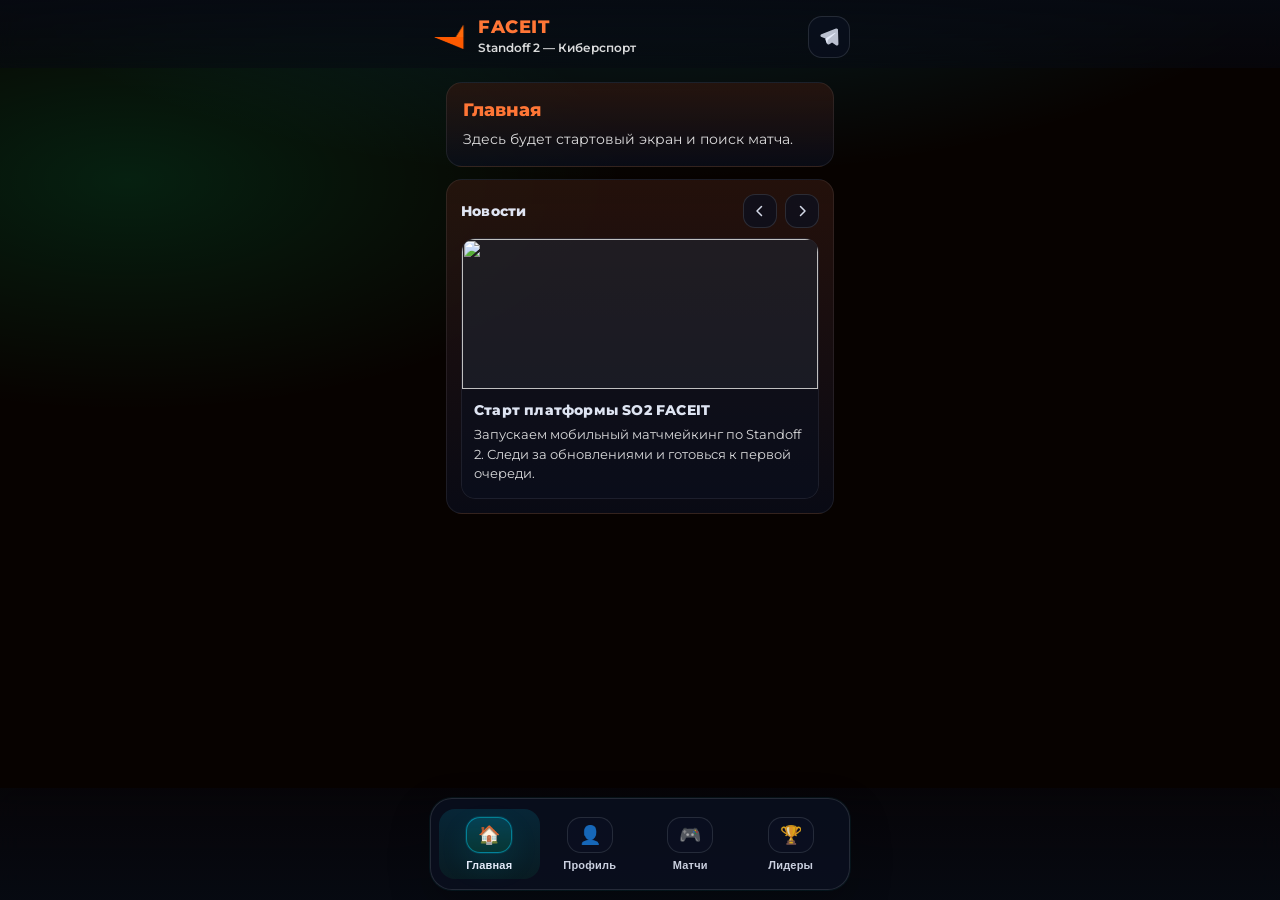
==== index.html @ 6488a2f8 "Add files via upload" ====
﻿<!doctype html>
<html lang="ru">
	<head>
		<meta charset="UTF-8" />
		<meta name="viewport" content="width=device-width, initial-scale=1.0, viewport-fit=cover" />

		<title>FACEIT    — Standoff 2</title>

		<link rel="preconnect" href="https://fonts.googleapis.com" />
		<link rel="preconnect" href="https://fonts.gstatic.com" crossorigin />
		<link href="https://fonts.googleapis.com/css2?family=Montserrat:wght@400;600;800&display=swap" rel="stylesheet" />
		<link rel="stylesheet" href="style.css" />
	</head>
	<body>
		<header class="topbar">
			<div class="topbar__row">
				<div class="brand" aria-label="SO2 FACEIT — Standoff 2">
					<img class="brand__logo" src="img/faceit.png" alt="FACEIT Logo" />
					<div class="brand__text">
						<div class="brand__title">FACEIT</div>
						<div class="brand__subtitle">Standoff 2 — Киберспорт</div>
					</div>
				</div>

				<a class="tg-link" href="https://t.me/faceitstandoff_official" target="_blank" rel="noopener noreferrer" aria-label="Telegram канал">
					<svg class="tg-link__icon" width="22" height="22" viewBox="0 0 24 24" fill="none" xmlns="http://www.w3.org/2000/svg" aria-hidden="true">
						<path d="M21.8 4.6c.3-1.3-1-2.3-2.2-1.8L3.7 9c-1.4.6-1.4 2.6.1 3.1l4.3 1.5 1.6 5.1c.4 1.3 2.1 1.8 3.2 1l2.4-1.8 4.3 3.1c1 .7 2.4.2 2.7-1L21.8 4.6Z" fill="currentColor" opacity="0.9"/>
						<path d="M9 13.2 18.6 7.3c.4-.2.8.3.5.6L11 15.1c-.3.3-.5.7-.5 1.1l-.2 2.4c0 .4-.6.5-.8.1l-1.4-3.8c-.2-.6.1-1.2.7-1.5Z" fill="currentColor"/>
					</svg>
				</a>
			</div>
		</header>

		<main class="container" id="app">
			<section id="home" class="page page--active page--stack" role="tabpanel" aria-label="Главная">
				<div class="card">
					<h1 class="page__title">Главная</h1>
					<p class="page__text">Здесь будет стартовый экран и поиск матча.</p>
				</div>

				<div class="card news" aria-label="Новости">
					<div class="news__header">
						<h2 class="news__title">Новости</h2>
						<div class="news__controls">
							<button class="news__arrow" type="button" data-news-arrow="prev" aria-label="Предыдущая новость">
								<svg width="18" height="18" viewBox="0 0 24 24" fill="none" xmlns="http://www.w3.org/2000/svg" aria-hidden="true">
									<path d="M14 6 8 12l6 6" stroke="currentColor" stroke-width="2" stroke-linecap="round" stroke-linejoin="round"/>
								</svg>
							</button>
							<button class="news__arrow" type="button" data-news-arrow="next" aria-label="Следующая новость">
								<svg width="18" height="18" viewBox="0 0 24 24" fill="none" xmlns="http://www.w3.org/2000/svg" aria-hidden="true">
									<path d="M10 6l6 6-6 6" stroke="currentColor" stroke-width="2" stroke-linecap="round" stroke-linejoin="round"/>
								</svg>
							</button>
						</div>
					</div>

					<div class="news__viewport" aria-live="polite">
						<div class="news__track" id="news-track"></div>
					</div>
				</div>
			</section>

			<section id="profile" class="page page--stack" role="tabpanel" aria-label="Профиль" hidden>
				<input type="file" id="avatar-upload" accept="image/*" hidden />
				<input type="file" id="bg-upload" accept="image/*" hidden />
				<!-- Profile Banner / Header -->
				<div class="profile-hero card">
					<div class="profile-hero__bg" id="profile-bg">
						<button class="profile-edit-btn" id="edit-bg-btn" aria-label="Сменить фон" hidden>
							<svg width="16" height="16" viewBox="0 0 24 24" fill="none" stroke="currentColor" stroke-width="2" stroke-linecap="round" stroke-linejoin="round"><path d="M23 19a2 2 0 0 1-2 2H3a2 2 0 0 1-2-2V8a2 2 0 0 1 2-2h4l2-3h6l2 3h4a2 2 0 0 1 2 2z"></path><circle cx="12" cy="13" r="4"></circle></svg>
						</button>
					</div>
					<div class="profile-hero__top">
						<div class="profile-hero__avatar">
							<img id="profile-avatar" src="https://api.dicebear.com/7.x/avataaars/svg?seed=Player" alt="Аватар" />
							<button class="profile-avatar-edit" id="edit-avatar-btn" aria-label="Сменить аватар" hidden>
								<svg width="20" height="20" viewBox="0 0 24 24" fill="none" stroke="currentColor" stroke-width="2" stroke-linecap="round" stroke-linejoin="round"><path d="M23 19a2 2 0 0 1-2 2H3a2 2 0 0 1-2-2V8a2 2 0 0 1 2-2h4l2-3h6l2 3h4a2 2 0 0 1 2 2z"></path><circle cx="12" cy="13" r="4"></circle></svg>
							</button>
							<img class="profile-hero__level-icon" id="profile-level-icon" src="level/1.png" alt="Уровень" />
						</div>
						<div class="profile-hero__actions">
							<button id="login-btn" class="glow-btn glow-btn--sm">Войти</button>
							<button id="logout-btn" class="glow-btn glow-btn--sm glow-btn--outline" title="Выйти" hidden>
								<svg width="20" height="20" fill="none" viewBox="0 0 24 24" xmlns="http://www.w3.org/2000/svg"><path d="M17 7l-1.41 1.41L18.17 11H8v2h10.17l-2.58 2.58L17 17l5-5-5-5zM4 5h8V3H4c-1.1 0-2 .9-2 2v14c0 1.1.9 2 2 2h8v-2H4V5z" fill="currentColor"/></svg>
							</button>
						</div>
					</div>
					<div class="profile-hero__info">
						<h1 class="profile-hero__name" id="profile-name">Гость</h1>
						<p class="profile-hero__status" id="profile-status">Не авторизован</p>
					</div>

					<div class="profile-hero__elo-block">
						<div class="elo-badge">
							<img src="img/faceit.png" alt="Rank" />
						</div>
						<div class="elo-info">
							<span class="elo-info__label">FACEIT ELO</span>
							<strong class="elo-info__val" id="profile-elo">0</strong>
						</div>
					</div>
				</div>

				<!-- Quick Stats Row -->
				<div class="profile-quick-stats">
					<div class="q-stat">
						<span class="q-stat__val" id="profile-matches">0</span>
						<span class="q-stat__lbl">Матчи</span>
					</div>
					<div class="q-stat">
						<span class="q-stat__val" id="profile-winrate">0%</span>
						<span class="q-stat__lbl">Winrate</span>
					</div>
					<div class="q-stat">
						<span class="q-stat__val" id="profile-kd">0.00</span>
						<span class="q-stat__lbl">K/D</span>
					</div>
					<div class="q-stat">
						<span class="q-stat__val" id="profile-hs">0%</span>
						<span class="q-stat__lbl">HS%</span>
					</div>
				</div>

				<!-- Detailed Stats Panel -->
				<div class="card profile-extended">
					<h2 class="profile-title">Статистика</h2>
					<div class="ext-stats-grid">
						<div class="ext-stat">
							<span class="ext-stat__lbl">Победы</span>
							<strong class="ext-stat__val" id="profile-wins">0</strong>
						</div>
						<div class="ext-stat">
							<span class="ext-stat__lbl">Поражения</span>
							<strong class="ext-stat__val" id="profile-losses">0</strong>
						</div>
						<div class="ext-stat">
							<span class="ext-stat__lbl">AVG Kills</span>
							<strong class="ext-stat__val" id="profile-avg-kills">0.0</strong>
						</div>
					</div>
				</div>

				<!-- Chart & History -->
				<div class="card profile-history">
					<h2 class="profile-title">Последние 10 матчей</h2>
					<div class="elo-chart" id="elo-chart" role="img" aria-label="График ELO"></div>
					<button id="toggle-match-history" class="glow-btn glow-btn--sm" style="margin-top: 6px;">Посмотреть историю матчей</button>
					<div class="match-history" id="profile-match-history" hidden></div>
				</div>
			</section>

			<section id="matches" class="page" role="tabpanel" aria-label="Матчи" hidden>
				<h1 class="page__title">Матчи</h1>
				<p class="page__text">Здесь будет история матчей.</p>
			</section>

			<section id="leaderboard" class="page" role="tabpanel" aria-label="Лидеры" hidden>
				<h1 class="page__title">Лидеры</h1>
				<p class="page__text">Здесь будет таблица лидеров.</p>
			</section>
		</main>

		<nav class="menu" aria-label="Главное меню">
			<div class="menu__tabs" role="tablist" aria-label="Разделы">
				<button class="nav-btn nav-btn--active" type="button" role="tab" aria-selected="true" aria-controls="home" data-target="home">
					<span class="nav-btn__icon" aria-hidden="true">🏠</span>
					<span class="nav-btn__label">Главная</span>
				</button>
				<button class="nav-btn" type="button" role="tab" aria-selected="false" aria-controls="profile" data-target="profile">
					<span class="nav-btn__icon" aria-hidden="true">👤</span>
					<span class="nav-btn__label">Профиль</span>
				</button>
				<button class="nav-btn" type="button" role="tab" aria-selected="false" aria-controls="matches" data-target="matches">
					<span class="nav-btn__icon" aria-hidden="true">🎮</span>
					<span class="nav-btn__label">Матчи</span>
				</button>
				<button class="nav-btn" type="button" role="tab" aria-selected="false" aria-controls="leaderboard" data-target="leaderboard">
					<span class="nav-btn__icon" aria-hidden="true">🏆</span>
					<span class="nav-btn__label">Лидеры</span>
				</button>
			</div>
		</nav>

		<!-- Модалка регистрации -->
		<div id="register-modal" class="modal" hidden>
			<div class="modal__content">
				<h2 class="modal__title">Регистрация</h2>
				<form id="register-form" class="auth-form">
					<input type="text" id="register-username" placeholder="Никнейм" required />
					<input type="password" id="register-password" placeholder="Пароль" required />
					<input type="password" id="register-confirm" placeholder="Подтвердить пароль" required />
					<button type="submit" class="glow-btn">Зарегистрироваться</button>
				</form>
				<p class="modal__note"><a href="#" id="to-login-from-register">Уже есть аккаунт? Войти</a></p>
			</div>
		</div>

		<!-- Модалка входа -->
		<div id="login-modal" class="modal" hidden>
			<div class="modal__content">
				<h2 class="modal__title">Вход</h2>
				<form id="login-form" class="auth-form">
					<input type="text" id="login-username" placeholder="Никнейм" required />
					<input type="password" id="login-password" placeholder="Пароль" required />
					<button type="submit" class="glow-btn">Войти</button>
				</form>
				<p class="modal__note"><a href="#" id="to-register-from-login">Нет аккаунта? Зарегистрироваться</a></p>
			</div>
		</div>

		<!-- Модалка матча -->
		<div id="match-modal" class="modal" hidden>
			<div class="modal__content modal-match">
				<div class="match-modal__header">
					<h2 class="match-modal__title">Детали матча</h2>
					<button class="match-modal__close" id="close-match-modal" title="Закрыть">
						<svg width="24" height="24" viewBox="0 0 24 24" fill="none" stroke="currentColor" stroke-width="2" stroke-linecap="round" stroke-linejoin="round"><line x1="18" y1="6" x2="6" y2="18"></line><line x1="6" y1="6" x2="18" y2="18"></line></svg>
					</button>
				</div>
				<div class="match-modal__body" id="match-modal-content">
					<!-- Здесь динамически загружается инфа о матче -->
				</div>
			</div>
		</div>

		<script src="script.js"></script>
	</body>
</html>
---- style.css ----
:root {
  color-scheme: dark;

  --bg: #070200;
  --surface: #200e0b;
  --surface-2: #0f1730;
  --text: #ff7636;
  --muted: rgba(255, 255, 255, 0.85);

  --accent-1: #00ff88;
  --accent-2: #00d9ff;

  --radius: 16px;
  --safe-bottom: env(safe-area-inset-bottom, 0px);
}

* {
  box-sizing: border-box;
}

html {
  height: 100%;
}

body {
  min-height: 100%;
  margin: 0;
  font-family: "Montserrat", system-ui, -apple-system, Segoe UI, Roboto, Arial, sans-serif;
  background: radial-gradient(1200px 500px at 50% -120px, rgba(0, 217, 255, 0.18), transparent 60%),
    radial-gradient(900px 420px at 10% 20%, rgba(0, 255, 136, 0.12), transparent 55%),
    var(--bg);
  color: var(--text);

  /* место под нижнее меню */
  padding-bottom: calc(94px + var(--safe-bottom));
}

.topbar {
  position: sticky;
  top: 0;
  z-index: 10;
  padding: 16px 16px 10px;
  background: linear-gradient(to bottom, rgba(7, 10, 18, 0.92), rgba(7, 10, 18, 0.55));
  backdrop-filter: blur(10px);
}

.topbar__row {
  display: flex;
  align-items: center;
  justify-content: space-between;
  gap: 12px;
}

.brand {
  display: flex;
  align-items: center;
  gap: 10px;
  min-width: 0;
}

.brand__logo {
  flex: 0 0 auto;
  width: 38px;
  height: 38px;
  object-fit: contain;
}

.brand__text {
  display: flex;
  flex-direction: column;
  gap: 3px;
  min-width: 0;
}

.brand__title {
  font-weight: 800;
  letter-spacing: 0.5px;
  font-size: 18px;
  line-height: 1.1;
}

.brand__subtitle {
  font-weight: 600;
  font-size: 12px;
  line-height: 1.2;
  color: var(--muted);
}

.tg-link {
  -webkit-tap-highlight-color: transparent;
  flex: 0 0 auto;
  width: 42px;
  height: 42px;
  border-radius: 14px;
  display: grid;
  place-items: center;
  color: rgba(234, 240, 255, 0.88);
  text-decoration: none;
  background: rgba(11, 16, 32, 0.7);
  border: 1px solid rgba(234, 240, 255, 0.12);
}

.tg-link:active {
  transform: translateY(1px);
}

.tg-link__icon {
  display: block;
}

.container {
  padding: 14px 16px;
}

.card {
  background: linear-gradient(180deg, rgba(48, 23, 15, 0.72), rgba(11, 16, 32, 0.64));
  border: 1px solid rgba(234, 240, 255, 0.08);
  border-radius: var(--radius);
  padding: 16px;
}

.page {
  display: none;
  background: linear-gradient(180deg, rgba(15, 23, 48, 0.72), rgba(11, 16, 32, 0.64));
  border: 1px solid rgba(234, 240, 255, 0.08);
  border-radius: var(--radius);
  padding: 16px;
}

.page.page--active {
  display: block;
}

.page.page--active.page--stack {
  display: grid;
}

.page--stack {
  background: transparent;
  border: 0;
  padding: 0;
  display: grid;
  gap: 12px;
}

.page__title {
  margin: 0 0 8px;
  font-size: 18px;
  font-weight: 800;
}

.page__text {
  margin: 0;
  font-size: 14px;
  line-height: 1.5;
  color: var(--muted);
}

.menu {
  position: fixed;
  left: 0;
  right: 0;
  bottom: 0;
  z-index: 20;

  padding: 10px 12px calc(10px + var(--safe-bottom));
  background: linear-gradient(to top, rgba(7, 10, 18, 0.95), rgba(7, 10, 18, 0.45));
  backdrop-filter: blur(12px);
}

.menu__tabs {
  display: grid;
  grid-template-columns: repeat(4, 1fr);
  gap: 0;

  padding: 10px 8px;
  border-radius: 22px;
  background: rgba(11, 16, 32, 0.78);
  border: 1px solid rgba(234, 240, 255, 0.12);
  box-shadow: 0 0 0 1px rgba(0, 217, 255, 0.06), 0 16px 40px rgba(0, 0, 0, 0.25);
  overflow: hidden;
}

.nav-btn {
  -webkit-tap-highlight-color: transparent;
  appearance: none;
  border: 0;
  background: transparent;
  color: rgba(234, 240, 255, 0.86);

  padding: 8px 4px;
  min-height: 64px;
  display: flex;
  flex-direction: column;
  align-items: center;
  justify-content: center;
  gap: 6px;

  border-radius: 16px;
}

.nav-btn:active {
  transform: translateY(1px);
}

.nav-btn__icon {
  width: 46px;
  height: 36px;
  border-radius: 14px;
  display: grid;
  place-items: center;
  font-size: 18px;
  line-height: 1;
  background: rgba(11, 16, 32, 0.78);
  border: 1px solid rgba(234, 240, 255, 0.12);
}

.nav-btn__label {
  font-size: 11px;
  font-weight: 700;
  letter-spacing: 0.2px;
  white-space: nowrap;
}

.nav-btn:focus-visible,
.tg-link:focus-visible {
  outline: 2px solid rgba(0, 217, 255, 0.45);
  outline-offset: 3px;
}

.nav-btn--active {
  color: var(--text);
  background: linear-gradient(180deg, rgba(0, 217, 255, 0.12), rgba(0, 255, 136, 0.06));
}

.nav-btn--active .nav-btn__icon {
  border-color: rgba(0, 217, 255, 0.44);
  background: linear-gradient(180deg, rgba(0, 217, 255, 0.16), rgba(0, 255, 136, 0.10));
  box-shadow: 0 0 0 1px rgba(0, 217, 255, 0.12), 0 12px 30px rgba(0, 217, 255, 0.10);
}

.news {
  display: grid;
  gap: 10px;
  padding: 14px;
}

.news__header {
  display: flex;
  align-items: center;
  justify-content: space-between;
  gap: 12px;
}

.news__title {
  margin: 0;
  font-size: 14px;
  font-weight: 800;
  letter-spacing: 0.2px;
  color: rgba(234, 240, 255, 0.95);
}

.news__badge {
  font-size: 11px;
  font-weight: 800;
  letter-spacing: 0.4px;
  color: rgba(234, 240, 255, 0.75);
  padding: 6px 10px;
  border-radius: 999px;
  background: rgba(11, 16, 32, 0.7);
  border: 1px solid rgba(234, 240, 255, 0.12);
}

.news__controls {
  display: flex;
  align-items: center;
  justify-content: flex-end;
  gap: 8px;
}

.news__arrow {
  -webkit-tap-highlight-color: transparent;
  width: 34px;
  height: 34px;
  border-radius: 12px;
  display: grid;
  place-items: center;
  color: rgba(234, 240, 255, 0.9);
  background: rgba(11, 16, 32, 0.7);
  border: 1px solid rgba(234, 240, 255, 0.12);
}

.news__arrow:active {
  transform: translateY(1px);
}

.news__viewport {
  border-radius: 14px;
  overflow: hidden;
}

.news__track {
  display: flex;
  width: 100%;
  transform: translate3d(0, 0, 0);
  transition: transform 320ms ease;
}

.news-slide {
  min-width: 100%;
  background: rgba(11, 16, 32, 0.5);
  border: 1px solid rgba(234, 240, 255, 0.08);
  border-radius: 14px;
  overflow: hidden;
}

.news-slide__image {
  display: block;
  width: 100%;
  height: 150px;
  object-fit: cover;
  background: rgba(234, 240, 255, 0.05);
}

.news-slide__body {
  padding: 12px 12px 14px;
}

.news-slide__headline {
  font-size: 14px;
  font-weight: 800;
  letter-spacing: 0.2px;
  margin: 0 0 6px;
  color: rgba(234, 240, 255, 0.95);
}

.news-slide__text {
  margin: 0;
  font-size: 13px;
  line-height: 1.5;
  color: var(--muted);
}

/* Модальное окно */
.modal {
  position: fixed;
  top: 0;
  left: 0;
  right: 0;
  bottom: 0;
  background: rgba(0, 0, 0, 0.8);
  display: flex;
  align-items: center;
  justify-content: center;
  z-index: 1000;
  backdrop-filter: blur(10px);
}

.modal[hidden],
[hidden] {
  display: none !important;
}

.modal__content {
  background: var(--surface);
  border: 1px solid rgba(234, 240, 255, 0.12);
  border-radius: var(--radius);
  padding: 20px;
  max-width: 320px;
  width: 90%;
  text-align: center;
}

.modal__title {
  margin: 0 0 16px;
  font-size: 18px;
  font-weight: 800;
  color: var(--text);
}

.auth-form {
  display: flex;
  flex-direction: column;
  gap: 12px;
}

.auth-form input {
  padding: 12px;
  border: 1px solid rgba(234, 240, 255, 0.12);
  border-radius: 8px;
  background: rgba(11, 16, 32, 0.7);
  color: var(--text);
  font-size: 14px;
}

.auth-form input::placeholder {
  color: var(--muted);
}

.glow-btn {
  padding: 12px 16px;
  border: 0;
  border-radius: 8px;
  background: linear-gradient(180deg, rgba(255, 128, 0, 0.16), rgba(0, 255, 136, 0.10));
  color: var(--text);
  font-size: 14px;
  font-weight: 700;
  cursor: pointer;
  transition: transform 0.1s;
}

.glow-btn:active {
  transform: translateY(1px);
}

.modal__note {
  margin: 12px 0 0;
  font-size: 12px;
  color: var(--muted);
}

.modal__note a {
  color: var(--accent-2);
  text-decoration: none;
  cursor: pointer;
  font-weight: 600;
}

.modal__note a:hover {
  text-decoration: underline;
}

/* Профиль (Новый Дизайн) */
.profile-title {
  margin: 0 0 12px;
  font-size: 15px;
  font-weight: 800;
  letter-spacing: 0.3px;
  color: rgba(234, 240, 255, 0.95);
}

.profile-hero {
  position: relative;
  overflow: hidden;
  padding: 16px;
  display: flex;
  flex-direction: column;
  gap: 16px;
}

.profile-hero__bg {
  position: absolute;
  top: 0; left: 0; right: 0; height: 100px;
  background: linear-gradient(135deg, rgba(0, 217, 255, 0.3), rgba(0, 255, 136, 0.15));
  background-size: cover;
  background-position: center;
  z-index: 0;
  border-bottom: 1px solid rgba(234, 240, 255, 0.08);
}

.profile-edit-btn {
  position: absolute;
  top: 10px;
  right: 10px;
  width: 32px;
  height: 32px;
  border-radius: 10px;
  background: rgba(11, 16, 32, 0.7);
  border: 1px solid rgba(234, 240, 255, 0.12);
  color: rgba(234, 240, 255, 0.9);
  display: flex;
  align-items: center;
  justify-content: center;
  cursor: pointer;
  backdrop-filter: blur(4px);
  padding: 0;
}

.profile-edit-btn:hover {
  background: rgba(234, 240, 255, 0.2);
}

.profile-hero__top {
  position: relative;
  z-index: 1;
  display: flex;
  justify-content: space-between;
  align-items: flex-start;
  margin-top: 30px;
}

.profile-hero__avatar {
  position: relative;
  width: 76px;
  height: 76px;
  flex: 0 0 auto;
}

.profile-hero__avatar img#profile-avatar {
  width: 100%;
  height: 100%;
  border-radius: 20px;
  border: 3px solid var(--surface-2);
  background: var(--surface);
  object-fit: cover;
  box-shadow: 0 8px 16px rgba(0, 0, 0, 0.4);
}

.profile-avatar-edit {
  position: absolute;
  top: 0; left: 0; right: 0; bottom: 0;
  width: 100%;
  height: 100%;
  border-radius: 20px;
  background: rgba(0, 0, 0, 0.6);
  color: #fff;
  display: flex;
  align-items: center;
  justify-content: center;
  border: 3px solid transparent;
  cursor: pointer;
  opacity: 0;
  transition: opacity 0.2s;
  padding: 0;
}

.profile-hero__avatar:hover .profile-avatar-edit,
.profile-avatar-edit:active {
  opacity: 1;
}

.profile-hero__level-icon {
  position: absolute;
  bottom: -10px;
  left: 50%;
  transform: translateX(-50%);
  width: 28px;
  height: 28px;
  object-fit: contain;
  background: rgba(11, 16, 32, 0.9);
  border-radius: 50%;
  border: 2px solid var(--surface-2);
  box-shadow: 0 4px 8px rgba(0, 0, 0, 0.5);
}

.profile-hero__actions {
  display: flex;
  gap: 8px;
}

.glow-btn--sm {
  padding: 8px 12px;
  font-size: 12px;
  border-radius: 10px;
}

.glow-btn--outline {
  background: rgba(11, 16, 32, 0.7);
  border: 1px solid rgba(234, 240, 255, 0.12);
  padding: 6px;
  display: grid;
  place-items: center;
  color: rgba(234, 240, 255, 0.88);
}

.profile-hero__info {
  position: relative;
  z-index: 1;
}

.profile-hero__name {
  margin: 0 0 2px;
  font-size: 22px;
  font-weight: 800;
  letter-spacing: -0.2px;
  color: var(--text);
}

.profile-hero__status {
  margin: 0;
  font-size: 13px;
  color: var(--muted);
}

.profile-hero__elo-block {
  position: relative;
  z-index: 1;
  display: flex;
  align-items: center;
  gap: 12px;
  padding: 12px;
  background: rgba(0, 217, 255, 0.08);
  border: 1px solid rgba(0, 217, 255, 0.15);
  border-radius: 14px;
}

.elo-badge img {
  width: 32px;
  height: 32px;
  object-fit: contain;
  opacity: 0.9;
}

.elo-info {
  display: flex;
  flex-direction: column;
}

.elo-info__label {
  font-size: 11px;
  color: rgba(0, 217, 255, 0.8);
  font-weight: 700;
  text-transform: uppercase;
  letter-spacing: 0.5px;
}

.elo-info__val {
  font-size: 20px;
  font-weight: 800;
  color: rgba(234, 240, 255, 0.95);
}

.profile-quick-stats {
  display: grid;
  grid-template-columns: repeat(4, 1fr);
  gap: 8px;
}

.q-stat {
  display: flex;
  flex-direction: column;
  justify-content: center;
  align-items: center;
  padding: 14px 8px;
  background: linear-gradient(180deg, rgba(48, 23, 15, 0.72), rgba(11, 16, 32, 0.64));
  border: 1px solid rgba(234, 240, 255, 0.08);
  border-radius: var(--radius);
}

.q-stat__val {
  font-size: 16px;
  font-weight: 800;
  color: #00d9ff;
  margin-bottom: 4px;
}

.q-stat__lbl {
  font-size: 11px;
  color: var(--muted);
  font-weight: 600;
}

.profile-extended {
  display: flex;
  flex-direction: column;
  gap: 10px;
}

.ext-stats-grid {
  display: grid;
  grid-template-columns: repeat(3, 1fr);
  gap: 8px;
}

.ext-stat {
  padding: 12px;
  background: rgba(11, 16, 32, 0.6);
  border: 1px solid rgba(234, 240, 255, 0.08);
  border-radius: 12px;
  display: flex;
  flex-direction: column;
  align-items: center;
  text-align: center;
}

.ext-stat__lbl {
  font-size: 11px;
  color: var(--muted);
  margin-bottom: 4px;
}

.ext-stat__val {
  font-size: 15px;
  font-weight: 800;
  color: rgba(234, 240, 255, 0.95);
}

.profile-history {
  display: flex;
  flex-direction: column;
  gap: 12px;
}

.elo-chart {
  position: relative;
  min-height: 174px;
  padding: 8px;
  border-radius: 12px;
  background: rgba(11, 16, 32, 0.56);
  border: 1px solid rgba(234, 240, 255, 0.08);
}

.elo-chart svg {
  display: block;
  width: 100%;
  height: 158px;
}

.elo-chart__line {
  fill: none;
  stroke: rgba(0, 217, 255, 0.95);
  stroke-width: 3;
  stroke-linecap: round;
  stroke-linejoin: round;
}

.elo-chart__point {
  fill: rgba(0, 255, 136, 0.95);
  cursor: pointer;
  transition: r 0.2s, fill 0.2s;
}

.elo-chart__point:hover,
.elo-chart__point.active {
  r: 5;
  fill: #fff;
}

.elo-chart__tooltip {
  position: absolute;
  top: 0;
  left: 0;
  background: rgba(11, 16, 32, 0.95);
  border: 1px solid rgba(0, 217, 255, 0.3);
  padding: 8px 10px;
  border-radius: 8px;
  pointer-events: none;
  opacity: 0;
  transform: translate(-50%, -100%) translateY(-10px);
  transition: opacity 0.2s, transform 0.2s;
  box-shadow: 0 4px 12px rgba(0,0,0,0.5);
  z-index: 5;
  color: #fff;
  font-size: 11px;
  white-space: nowrap;
  display: flex;
  flex-direction: column;
  gap: 4px;
}

.elo-chart__tooltip.show {
  opacity: 1;
  transform: translate(-50%, -100%) translateY(-5px);
}

.tooltip-title {
  font-weight: 800;
  color: rgba(234, 240, 255, 0.95);
  font-size: 12px;
  display: flex;
  justify-content: space-between;
  gap: 8px;
}

.tooltip-title .win { color: #31f19c; }
.tooltip-title .loss { color: #ff7b6f; }

.tooltip-stats {
  display: flex;
  justify-content: space-between;
  gap: 12px;
  color: var(--muted);
}

.tooltip-stats strong {
  color: #00d9ff;
}

.elo-chart__grid {
  stroke: rgba(234, 240, 255, 0.14);
  stroke-width: 1;
}

.elo-chart__label {
  fill: rgba(234, 240, 255, 0.8);
  font-size: 9px;
  font-weight: 600;
}

.match-history {
  display: grid;
  gap: 8px;
  margin-top: 4px;
}

.match-row {
  display: grid;
  grid-template-columns: 1fr auto;
  align-items: center;
  gap: 10px;
  padding: 10px 12px;
  border-radius: 10px;
  background: rgba(11, 16, 32, 0.56);
  border: 1px solid rgba(234, 240, 255, 0.08);
}

.match-row__main {
  display: flex;
  flex-direction: column;
  gap: 4px;
}

.match-row__title {
  display: flex;
  align-items: center;
  gap: 6px;
}

.match-row__map {
  font-size: 13px;
  font-weight: 800;
  color: rgba(234, 240, 255, 0.95);
}

.match-row__result {
  font-size: 11px;
  font-weight: 700;
  padding: 2px 6px;
  border-radius: 6px;
  background: rgba(255, 255, 255, 0.1);
}

.match-row__result--win {
  color: #31f19c;
  background: rgba(49, 241, 156, 0.12);
}

.match-row__result--loss {
  color: #ff7b6f;
  background: rgba(255, 123, 111, 0.12);
}

.match-row__stats {
  display: flex;
  gap: 10px;
  font-size: 11px;
  color: var(--muted);
}

.match-row__stat-item strong {
  color: rgba(234, 240, 255, 0.85);
}

.match-row__right {
  display: flex;
  flex-direction: column;
  align-items: flex-end;
  gap: 2px;
}  

.match-row__delta {
  font-size: 14px;
  font-weight: 800;
}

.match-row__delta--up {
  color: #31f19c;
}

.match-row__delta--down {
  color: #ff7b6f;
}

.match-row__elo {
  font-size: 11px;
  font-weight: 600;
  color: var(--muted);
}

/* Match Details Modal */
.modal-match {
  padding: 0;
  max-width: 680px;
  width: 100%;
  height: 90vh;
  margin: 5vh auto;
  display: flex;
  flex-direction: column;
  overflow: hidden;
  background: var(--surface);
  border: 1px solid rgba(234, 240, 255, 0.12);
  border-radius: var(--radius);
}

.match-modal__header {
  padding: 16px;
  background: linear-gradient(180deg, rgba(15, 23, 48, 0.8), rgba(11, 16, 32, 0.8));
  border-bottom: 1px solid rgba(234, 240, 255, 0.08);
  display: flex;
  justify-content: space-between;
  align-items: center;
}

.match-modal__title {
  margin: 0;
  font-size: 16px;
  font-weight: 800;
  color: var(--text);
}

.match-modal__close {
  background: rgba(255, 255, 255, 0.1);
  border: none;
  color: #fff;
  width: 32px;
  height: 32px;
  border-radius: 8px;
  display: flex;
  align-items: center;
  justify-content: center;
  cursor: pointer;
}

.match-modal__body {
  flex: 1;
  overflow-y: auto;
  padding: 16px;
}

.match-score-board {
  display: flex;
  align-items: center;
  justify-content: space-around;
  padding: 24px 16px;
  background: rgba(11, 16, 32, 0.5);
  border-radius: 12px;
  border: 1px solid rgba(234, 240, 255, 0.08);
  margin-bottom: 24px;
}

.match-score-board__team {
  font-size: 32px;
  font-weight: 900;
  color: var(--text);
  text-shadow: 0 4px 10px rgba(0,0,0,0.5);
}

.match-score-board__team.win { color: #31f19c; }
.match-score-board__team.loss { color: #ff7b6f; }

.match-score-board__center {
  display: flex;
  flex-direction: column;
  align-items: center;
}

.match-score-board__map {
  font-size: 16px;
  font-weight: 800;
  text-transform: uppercase;
  color: rgba(234, 240, 255, 0.95);
  margin-bottom: 4px;
}

.match-score-board__time {
  font-size: 12px;
  background: rgba(0,0,0,0.5);
  padding: 4px 8px;
  border-radius: 6px;
  color: var(--muted);
}

.match-teams-container {
  display: grid;
  grid-template-columns: 1fr 1fr;
  gap: 16px;
}

.team-list {
  display: flex;
  flex-direction: column;
  gap: 8px;
}

.team-list__title {
  font-size: 14px;
  font-weight: 800;
  margin-bottom: 4px;
  color: rgba(234, 240, 255, 0.8);
  text-align: center;
  padding-bottom: 8px;
  border-bottom: 1px solid rgba(255,255,255,0.05);
}

.team-list__title.win { color: #31f19c; }
.team-list__title.loss { color: #ff7b6f; }

.player-row {
  display: flex;
  flex-direction: column;
  padding: 8px 10px;
  background: rgba(11, 16, 32, 0.4);
  border-radius: 12px;
  border: 1px solid rgba(234, 240, 255, 0.03);
}

.player-row.is-current {
  background: rgba(0, 217, 255, 0.15);
  border: 1px solid rgba(0, 217, 255, 0.3);
}

.player-row__top {
  display: flex;
  align-items: center;
  gap: 10px;
}

.player-row__avatar {
  position: relative;
  width: 34px;
  height: 34px;
  flex: 0 0 auto;
}

.player-row__avatar img.avatar {
  width: 100%;
  height: 100%;
  border-radius: 8px;
  object-fit: cover;
}

.player-row__avatar img.level {
  position: absolute;
  bottom: -4px;
  right: -6px;
  width: 18px;
  height: 18px;
  object-fit: contain;
  background: var(--surface);
  border-radius: 50%;
  border: 1px solid var(--surface-2);
}

.player-row__info {
  display: flex;
  flex-direction: column;
  gap: 2px;
  flex: 1;
  min-width: 0;
}

.player-row__name {
  font-size: 12px;
  font-weight: 800;
  color: rgba(234, 240, 255, 0.95);
  white-space: nowrap;
  overflow: hidden;
  text-overflow: ellipsis;
}

.player-row__elo {
  font-size: 10px;
  color: var(--muted);
  font-weight: 600;
}

.player-row__stats {
  display: flex;
  justify-content: space-between;
  margin-top: 8px;
  padding-top: 8px;
  border-top: 1px solid rgba(234, 240, 255, 0.06);
  font-size: 11px;
  font-weight: 700;
}

.stat-val.k { color: #00d9ff; }
.stat-val.d { color: #ff7b6f; }
.stat-val.a { color: var(--muted); }

/* admin.html (desktop) */
.admin {
  padding-bottom: 0;
}

.admin .container {
  padding: 18px 18px 28px;
}

.admin-layout {
  display: grid;
  gap: 16px;
  max-width: 1100px;
  margin: 0 auto;
}

@media (min-width: 900px) {
  .admin-layout {
    grid-template-columns: 260px 1fr;
    align-items: start;
  }
}

.admin-sidebar,
.admin-main {
  background: rgba(11, 16, 32, 0.7);
  border: 1px solid rgba(234, 240, 255, 0.12);
  border-radius: var(--radius);
  padding: 16px;
}

.admin-title {
  margin: 0 0 10px;
  font-size: 18px;
  font-weight: 800;
  letter-spacing: 0.2px;
}

.admin-muted {
  margin: 0;
  color: var(--muted);
  font-size: 13px;
  line-height: 1.5;
}

.nav-btn--active .nav-btn__label {
  color: rgba(234, 240, 255, 0.98);
}

@media (min-width: 420px) {
  .container {
    max-width: 420px;
    margin: 0 auto;
  }

  .topbar__row,
  .menu__tabs {
    max-width: 420px;
    margin: 0 auto;
  }
}
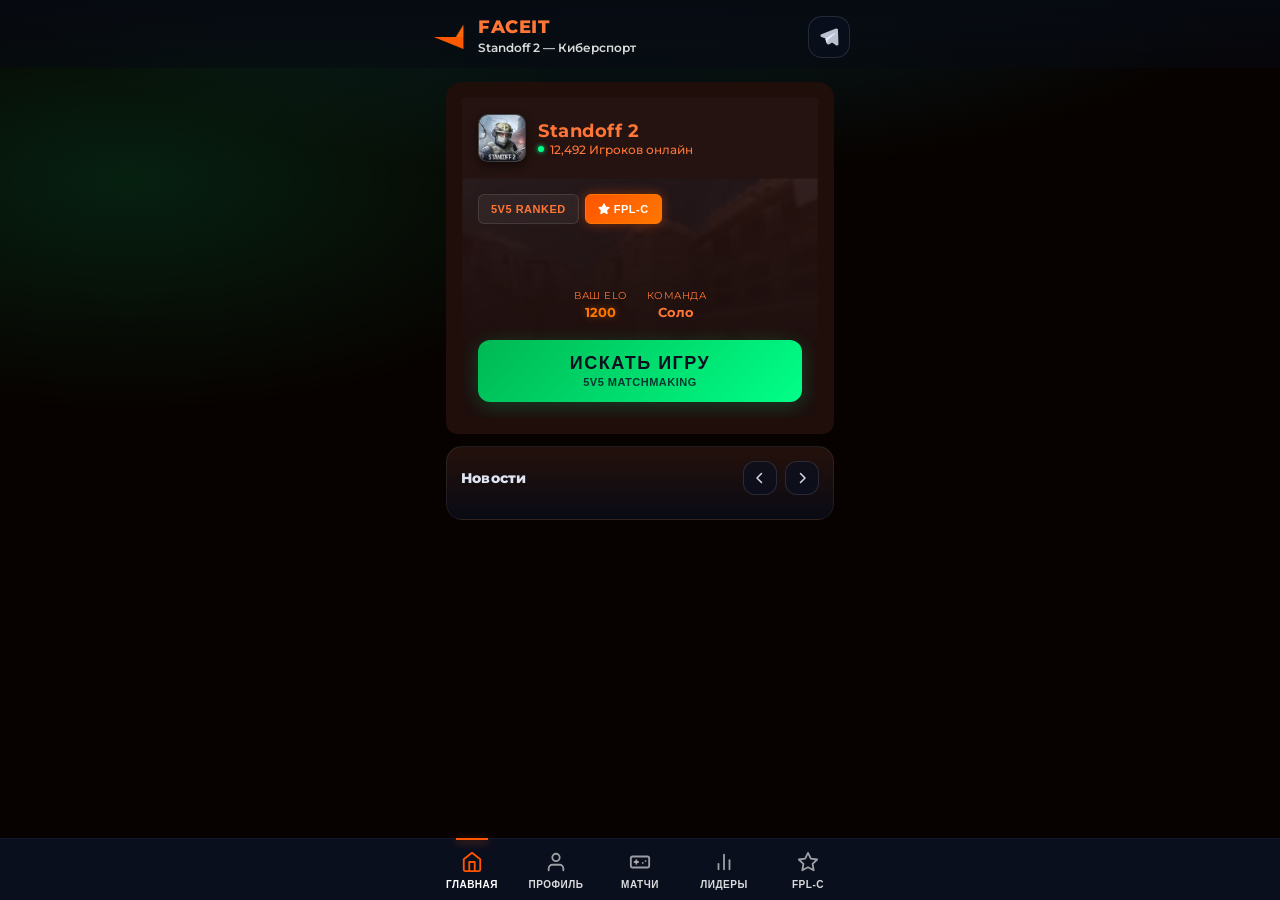
==== commit b058f977: "Add files via upload" ====
--- a/index.html
+++ b/index.html
@@ -33,9 +33,49 @@
 
 		<main class="container" id="app">
 			<section id="home" class="page page--active page--stack" role="tabpanel" aria-label="Главная">
-				<div class="card">
-					<h1 class="page__title">Главная</h1>
-					<p class="page__text">Здесь будет стартовый экран и поиск матча.</p>
+				<div class="matchmaking-wrapper card">
+					<div class="mm-header">
+						<div class="mm-game-info">
+						<img class="mm-game-icon" src="img/standoff.jpg">
+							<div class="mm-game-text">
+								<h1 class="mm-game-title">Standoff 2</h1>
+								<span class="mm-players-online">
+									<span class="pulse-dot"></span> 12,492 Игроков онлайн
+								</span>
+							</div>
+						</div>
+					</div>
+
+					<div class="mm-body">
+						<div class="mm-map-bg"></div>
+						<div class="mm-modes">
+							<button class="mm-mode-btn" type="button">5V5 RANKED</button>
+							<button class="mm-mode-btn active mm-mode-fpl" type="button">
+								<svg class="fpl-icon" width="12" height="12" viewBox="0 0 24 24" fill="none" stroke="currentColor" stroke-width="2.5" stroke-linecap="round" stroke-linejoin="round"><path d="M12 2l3.09 6.26L22 9.27l-5 4.87 1.18 6.88L12 17.77l-6.18 3.25L7 14.14 2 9.27l6.91-1.01L12 2z"></path></svg>
+								FPL-C
+							</button>
+						</div>
+
+						<div class="mm-action-area">
+							<div class="mm-queue-stats">
+								<div class="mm-stat-item">
+									<span class="mm-stat-label">Ваш ELO</span>
+									<span class="mm-stat-value mm-stat-elo" id="home-user-elo">1200</span>
+								</div>
+								<div class="mm-stat-item">
+									<span class="mm-stat-label">Команда</span>
+									<span class="mm-stat-value">Соло</span>
+								</div>
+							</div>
+							
+							<div class="mm-play-container">
+								<button class="mm-play-btn mm-play-btn--green" id="main-play-btn">
+									<span class="mm-play-text">ИСКАТЬ ИГРУ</span>
+									<span class="mm-play-subtext">5V5 MATCHMAKING</span>
+								</button>
+							</div>
+						</div>
+					</div>
 				</div>
 
 				<div class="card news" aria-label="Новости">
@@ -156,28 +196,88 @@
 			</section>
 
 			<section id="leaderboard" class="page" role="tabpanel" aria-label="Лидеры" hidden>
-				<h1 class="page__title">Лидеры</h1>
-				<p class="page__text">Здесь будет таблица лидеров.</p>
-			</section>
+				<h1 class="page__title">Лучшие игроки</h1>
+				<p class="page__text" style="color: var(--color-text-secondary); margin-bottom: 24px;">Топ игроков по ELO рейтингу в мире</p>
+				<div class="leaderboard-container">
+					<div class="leaderboard-header">
+						<div class="lead-col lead-col-rank">МЕСТО</div>
+						<div class="lead-col lead-col-player">ИГРОК</div>
+						<div class="lead-col lead-col-matches">МАТЧЕЙ</div>
+						<div class="lead-col lead-col-elo">ELO</div>
+					</div>
+					<div class="leaderboard-list" id="leaderboard-list">
+						<!-- Лидеры будут добавлены через JS -->
+					</div>
+				</div>
+			</section>
+
+			<section id="fplc" class="page" role="tabpanel" aria-label="FPL-C Info" hidden>
+				<div class="fplc-header">
+					<svg class="fplc-main-icon" width="64" height="64" viewBox="0 0 24 24" fill="none" stroke="currentColor" stroke-width="1.5" stroke-linecap="round" stroke-linejoin="round"><path d="M12 2l3.09 6.26L22 9.27l-5 4.87 1.18 6.88L12 17.77l-6.18 3.25L7 14.14 2 9.27l6.91-1.01L12 2z"></path></svg>
+					<h1 class="fplc-title">FACEIT Pro League - Challenger</h1>
+					<p class="fplc-subtitle">Путь в профессиональный киберспорт</p>
+				</div>
+				
+				<div class="fplc-content">
+					<div class="fplc-card">
+						<h3>Что такое FPL-C?</h3>
+						<p>FPL Challenger (FPL-C) — это закрытая лига для лучших игроков платформы. Это последняя ступень перед попаданием в главную лигу киберспортсменов FPL (Faceit Pro League). Здесь собираются самые перспективные таланты и полупрофессиональные игроки.</p>
+					</div>
+
+					<div class="fplc-card">
+						<h3>Награды сезона</h3>
+						<ul class="fplc-list">
+							<li><strong>1 Место:</strong> Приглашение в FPL + $1,500</li>
+							<li><strong>2 Место:</strong> Приглашение в FPL + $1,000</li>
+							<li><strong>3-5 Место:</strong> $500 и сохранение слота в FPL-C</li>
+						</ul>
+					</div>
+
+					<div class="fplc-card">
+						<h3>Как попасть?</h3>
+						<p>Прямых инвайтов в лигу нет. Чтобы присоединиться:</p>
+						<ol class="fplc-list">
+							<li>Достигни 10-го уровня FACEIT в Standoff 2.</li>
+							<li>Займи место в ТОП-100 Мастер Лиги по итогам месяца.</li>
+							<li>Пройди отборочный турнир (FPL-C Qualifier). В FPL-C проходят только 5 лучших игроков из квалификации.</li>
+						</ol>
+					</div>
+
+					<div class="fplc-card">
+						<h3>Требования к участникам</h3>
+						<ul class="fplc-list">
+							<li>📌 Наличие рабочего микрофона и Discord.</li>
+							<li>📌 Возраст от 16 лет.</li>
+							<li>📌 Чистая репутация (отсутствие банов за читы).</li>
+							<li>📌 Уважительное отношение к комьюнити. За токсичность предусмотрен мгновенный кик из лиги.</li>
+						</ul>
+					</div>
+				</div>
+			</section>
+
 		</main>
 
 		<nav class="menu" aria-label="Главное меню">
 			<div class="menu__tabs" role="tablist" aria-label="Разделы">
 				<button class="nav-btn nav-btn--active" type="button" role="tab" aria-selected="true" aria-controls="home" data-target="home">
-					<span class="nav-btn__icon" aria-hidden="true">🏠</span>
+					<svg class="nav-btn__icon" viewBox="0 0 24 24" fill="none" stroke="currentColor" stroke-width="2" stroke-linecap="round" stroke-linejoin="round"><path d="M3 9l9-7 9 7v11a2 2 0 0 1-2 2H5a2 2 0 0 1-2-2z"></path><polyline points="9 22 9 12 15 12 15 22"></polyline></svg>
 					<span class="nav-btn__label">Главная</span>
 				</button>
 				<button class="nav-btn" type="button" role="tab" aria-selected="false" aria-controls="profile" data-target="profile">
-					<span class="nav-btn__icon" aria-hidden="true">👤</span>
+					<svg class="nav-btn__icon" viewBox="0 0 24 24" fill="none" stroke="currentColor" stroke-width="2" stroke-linecap="round" stroke-linejoin="round"><path d="M20 21v-2a4 4 0 0 0-4-4H8a4 4 0 0 0-4 4v2"></path><circle cx="12" cy="7" r="4"></circle></svg>
 					<span class="nav-btn__label">Профиль</span>
 				</button>
 				<button class="nav-btn" type="button" role="tab" aria-selected="false" aria-controls="matches" data-target="matches">
-					<span class="nav-btn__icon" aria-hidden="true">🎮</span>
+					<svg class="nav-btn__icon" viewBox="0 0 24 24" fill="none" stroke="currentColor" stroke-width="2" stroke-linecap="round" stroke-linejoin="round"><rect x="2" y="6" width="20" height="12" rx="2" ry="2"></rect><path d="M6 12h4"></path><path d="M8 10v4"></path><path d="M15 13h.01"></path><path d="M18 11h.01"></path></svg>
 					<span class="nav-btn__label">Матчи</span>
 				</button>
 				<button class="nav-btn" type="button" role="tab" aria-selected="false" aria-controls="leaderboard" data-target="leaderboard">
-					<span class="nav-btn__icon" aria-hidden="true">🏆</span>
+					<svg class="nav-btn__icon" viewBox="0 0 24 24" fill="none" stroke="currentColor" stroke-width="2" stroke-linecap="round" stroke-linejoin="round"><line x1="18" y1="20" x2="18" y2="10"></line><line x1="12" y1="20" x2="12" y2="4"></line><line x1="6" y1="20" x2="6" y2="14"></line></svg>
 					<span class="nav-btn__label">Лидеры</span>
+				</button>
+				<button class="nav-btn" type="button" role="tab" aria-selected="false" aria-controls="fplc" data-target="fplc">
+					<svg class="nav-btn__icon fpl-special" viewBox="0 0 24 24" fill="none" stroke="currentColor" stroke-width="2" stroke-linecap="round" stroke-linejoin="round"><path d="M12 2l3.09 6.26L22 9.27l-5 4.87 1.18 6.88L12 17.77l-6.18 3.25L7 14.14 2 9.27l6.91-1.01L12 2z"></path></svg>
+					<span class="nav-btn__label">FPL-C</span>
 				</button>
 			</div>
 		</nav>
@@ -224,6 +324,8 @@
 			</div>
 		</div>
 
+		<!-- Supabase SDK -->
+		<script src="https://cdn.jsdelivr.net/npm/@supabase/supabase-js@2"></script>
 		<script src="script.js"></script>
 	</body>
 </html>
--- a/style.css
+++ b/style.css
@@ -30,6 +30,8 @@
     radial-gradient(900px 420px at 10% 20%, rgba(0, 255, 136, 0.12), transparent 55%),
     var(--bg);
   color: var(--text);
+  overflow-x: hidden;
+  max-width: 100vw;
 
   /* место под нижнее меню */
   padding-bottom: calc(94px + var(--safe-bottom));
@@ -110,6 +112,10 @@
 
 .container {
   padding: 14px 16px;
+  width: 100%;
+  max-width: 100vw;
+  box-sizing: border-box;
+  overflow-x: hidden;
 }
 
 .card {
@@ -117,6 +123,7 @@
   border: 1px solid rgba(234, 240, 255, 0.08);
   border-radius: var(--radius);
   padding: 16px;
+  overflow: hidden;
 }
 
 .page {
@@ -125,6 +132,7 @@
   border: 1px solid rgba(234, 240, 255, 0.08);
   border-radius: var(--radius);
   padding: 16px;
+  overflow: hidden;
 }
 
 .page.page--active {
@@ -156,29 +164,28 @@
   color: var(--muted);
 }
 
+/* ===========================
+   МЕНЮ НАВИГАЦИИ (СТРОГИЙ КИБЕРСПОРТИВНЫЙ СТИЛЬ FACEIT)
+=========================== */
 .menu {
   position: fixed;
   left: 0;
   right: 0;
   bottom: 0;
   z-index: 20;
-
-  padding: 10px 12px calc(10px + var(--safe-bottom));
-  background: linear-gradient(to top, rgba(7, 10, 18, 0.95), rgba(7, 10, 18, 0.45));
-  backdrop-filter: blur(12px);
+  background: rgba(11, 16, 32, 0.95);
+  backdrop-filter: blur(20px);
+  border-top: 1px solid rgba(255, 255, 255, 0.05);
+  padding-bottom: var(--safe-bottom);
 }
 
 .menu__tabs {
-  display: grid;
-  grid-template-columns: repeat(4, 1fr);
-  gap: 0;
-
-  padding: 10px 8px;
-  border-radius: 22px;
-  background: rgba(11, 16, 32, 0.78);
-  border: 1px solid rgba(234, 240, 255, 0.12);
-  box-shadow: 0 0 0 1px rgba(0, 217, 255, 0.06), 0 16px 40px rgba(0, 0, 0, 0.25);
-  overflow: hidden;
+  display: flex;
+  justify-content: space-between;
+  align-items: center;
+  max-width: 480px;
+  margin: 0 auto;
+  padding: 0;
 }
 
 .nav-btn {
@@ -186,58 +193,659 @@
   appearance: none;
   border: 0;
   background: transparent;
-  color: rgba(234, 240, 255, 0.86);
-
-  padding: 8px 4px;
-  min-height: 64px;
+  color: var(--muted);
+  flex: 1;
+  padding: 12px 0 10px;
   display: flex;
   flex-direction: column;
   align-items: center;
   justify-content: center;
   gap: 6px;
-
-  border-radius: 16px;
+  cursor: pointer;
+  transition: all 0.2s ease;
+  position: relative;
+}
+
+.nav-btn::before {
+  content: '';
+  position: absolute;
+  top: -1px;
+  left: 50%;
+  transform: translateX(-50%);
+  width: 0;
+  height: 2px;
+  background: #ff5500;
+  transition: width 0.3s cubic-bezier(0.25, 0.8, 0.25, 1);
 }
 
 .nav-btn:active {
-  transform: translateY(1px);
+  transform: translateY(2px);
 }
 
 .nav-btn__icon {
-  width: 46px;
-  height: 36px;
-  border-radius: 14px;
+  width: 22px;
+  height: 22px;
+  opacity: 0.7;
+  transition: all 0.2s ease;
+}
+
+.nav-btn__label {
+  font-size: 10px;
+  font-weight: 700;
+  letter-spacing: 0.5px;
+  text-transform: uppercase;
+  transition: color 0.2s ease;
+}
+
+.nav-btn:focus-visible::after {
+  content: '';
+  position: absolute;
+  inset: 4px calc(50% - 24px);
+  border-radius: 6px;
+  outline: 2px solid rgba(255, 85, 0, 0.45);
+}
+
+.nav-btn--active {
+  color: #fff;
+}
+
+.nav-btn--active::before {
+  width: 32px;
+  box-shadow: 0 2px 8px rgba(255, 85, 0, 0.6);
+}
+
+.nav-btn--active .nav-btn__icon {
+  opacity: 1;
+  color: #ff5500;
+}
+
+.nav-btn--active .fpl-special {
+  color: #ff5500;
+  fill: #ff5500;
+}
+
+.nav-btn:hover .nav-btn__icon {
+  opacity: 1;
+  transform: translateY(-2px);
+}
+
+/* ===========================
+   Матчмейкинг / Главная (Like FACEIT)
+=========================== */
+.matchmaking-wrapper {
+  background: var(--surface);
+  border: 1px solid var(--border);
+  border-radius: 12px;
+  overflow: hidden;
+  display: flex;
+  flex-direction: column;
+}
+
+.mm-header {
+  padding: 16px;
+  background: rgba(255, 255, 255, 0.02);
+  border-bottom: 1px solid var(--border);
+}
+
+.mm-game-info {
+  display: flex;
+  align-items: center;
+  gap: 12px;
+}
+
+.mm-game-icon {
+  width: 48px;
+  height: 48px;
+  border-radius: 10px;
+  background: linear-gradient(135deg, #1e1e1e 0%, #3a3a3a 100%);
   display: grid;
   place-items: center;
+  font-weight: 900;
+  font-size: 20px;
+  color: var(--accent);
+  box-shadow: 0 4px 10px rgba(0, 0, 0, 0.5);
+  border: 1px solid rgba(255, 255, 255, 0.1);
+  text-shadow: 0 0 5px rgba(41, 121, 255, 0.5);
+}
+
+.mm-game-text {
+  display: flex;
+  flex-direction: column;
+}
+
+.mm-game-title {
+  margin: 0;
   font-size: 18px;
+  font-weight: 700;
+  letter-spacing: 0.5px;
+  color: var(--text);
+}
+
+.mm-players-online {
+  display: flex;
+  align-items: center;
+  gap: 6px;
+  font-size: 12px;
+  color: var(--text-secondary);
+  font-weight: 500;
+}
+
+.pulse-dot {
+  width: 6px;
+  height: 6px;
+  border-radius: 50%;
+  background-color: #00ff88;
+  box-shadow: 0 0 5px #00ff88;
+  animation: pulse 2s infinite;
+}
+
+@keyframes pulse {
+  0% { transform: scale(0.95); box-shadow: 0 0 0 0 rgba(0, 255, 136, 0.7); }
+  70% { transform: scale(1); box-shadow: 0 0 0 6px rgba(0, 255, 136, 0); }
+  100% { transform: scale(0.95); box-shadow: 0 0 0 0 rgba(0, 255, 136, 0); }
+}
+
+.mm-body {
+  position: relative;
+  display: flex;
+  flex-direction: column;
+  min-height: 240px;
+  padding: 16px;
+  overflow: hidden;
+}
+
+.mm-map-bg {
+  position: absolute;
+  top: 0;
+  left: 0;
+  width: 100%;
+  height: 100%;
+  background: url('maps/Sandstone.jpg') center/cover no-repeat;
+  opacity: 0.15;
+  filter: grayscale(30%) blur(1px);
+  z-index: 0;
+}
+
+.mm-map-bg::after {
+  content: '';
+  position: absolute;
+  inset: 0;
+  background: linear-gradient(0deg, rgba(11, 16, 32, 1) 0%, rgba(11, 16, 32, 0.8) 50%, rgba(11, 16, 32, 0.3) 100%);
+}
+
+.mm-modes {
+  position: relative;
+  z-index: 1;
+  display: flex;
+  gap: 6px;
+  margin-bottom: auto; /* Push down the rest */
+}
+
+.mm-mode-btn {
+  background: rgba(255, 255, 255, 0.05);
+  border: 1px solid rgba(255, 255, 255, 0.1);
+  color: var(--text-secondary);
+  font-weight: 600;
+  font-size: 11px;
+  padding: 8px 12px;
+  border-radius: 6px;
+  cursor: pointer;
+  transition: all 0.2s ease;
+  letter-spacing: 0.5px;
+  display: flex;
+  align-items: center;
+  gap: 4px;
+}
+
+.mm-mode-btn:hover {
+  background: rgba(255, 255, 255, 0.1);
+  color: var(--text);
+}
+
+.mm-mode-btn.active {
+  background: var(--accent);
+  color: #fff;
+  border-color: var(--accent);
+  box-shadow: 0 0 10px rgba(41, 121, 255, 0.3);
+}
+
+/* FPL MODE */
+.mm-mode-btn.mm-mode-fpl {
+  color: #ff5500;
+  border-color: rgba(255, 85, 0, 0.3);
+}
+
+.mm-mode-btn.mm-mode-fpl .fpl-icon {
+  stroke: #ff5500;
+}
+
+.mm-mode-btn.mm-mode-fpl:hover {
+  background: rgba(255, 85, 0, 0.1);
+  border-color: #ff5500;
+  color: #ff7700;
+}
+
+.mm-mode-btn.mm-mode-fpl.active {
+  background: linear-gradient(135deg, #ff5500 0%, #ff7700 100%);
+  color: #fff;
+  border-color: #ff7700;
+  box-shadow: 0 0 12px rgba(255, 85, 0, 0.4);
+}
+
+.mm-mode-btn.mm-mode-fpl.active .fpl-icon {
+  stroke: #fff;
+  fill: #fff;
+}
+
+/* ===========================
+   FPL-C SECTION
+=========================== */
+#fplc {
+  border: none;
+  background: transparent;
+  padding: 0;
+  gap: 0;
+}
+
+.fplc-header {
+  display: flex;
+  flex-direction: column;
+  align-items: center;
+  padding: 32px 16px 24px;
+  background: linear-gradient(180deg, rgba(255, 85, 0, 0.15) 0%, rgba(255, 85, 0, 0) 100%);
+  text-align: center;
+  border-bottom: 2px solid rgba(255, 85, 0, 0.1);
+  margin-bottom: 16px;
+  border-radius: 12px 12px 0 0;
+}
+
+.fplc-main-icon {
+  stroke: #ff5500;
+  fill: #ff5500;
+  filter: drop-shadow(0 0 16px rgba(255, 85, 0, 0.6));
+  margin-bottom: 12px;
+}
+
+.fplc-title {
+  margin: 0;
+  font-size: 20px;
+  font-weight: 800;
+  color: #fff;
+  letter-spacing: 0.5px;
+}
+
+.fplc-subtitle {
+  margin: 8px 0 0;
+  font-size: 13px;
+  color: #ff7700;
+  font-weight: 600;
+  text-transform: uppercase;
+  letter-spacing: 1px;
+}
+
+.fplc-content {
+  padding: 0 16px 24px;
+  display: flex;
+  flex-direction: column;
+  gap: 12px;
+}
+
+.fplc-card {
+  background: linear-gradient(135deg, rgba(255, 255, 255, 0.03) 0%, rgba(255, 255, 255, 0.01) 100%);
+  border: 1px solid rgba(255, 255, 255, 0.05);
+  border-radius: 12px;
+  padding: 16px;
+}
+
+.fplc-card h3 {
+  margin: 0 0 12px;
+  font-size: 15px;
+  color: #ffaa66;
+  font-weight: 700;
+}
+
+.fplc-card p {
+  margin: 0;
+  font-size: 13px;
+  color: var(--text-secondary);
+  line-height: 1.6;
+}
+
+.fplc-list {
+  margin: 0;
+  padding-left: 20px;
+  font-size: 13px;
+  color: var(--text-secondary);
+  line-height: 1.6;
+}
+
+.fplc-list li {
+  margin-bottom: 8px;
+}
+
+.fplc-list li:last-child {
+  margin-bottom: 0;
+}
+
+.fplc-list strong {
+  color: #fff;
+}
+
+.mm-action-area {
+  position: relative;
+  z-index: 1;
+  display: flex;
+  flex-direction: column;
+  align-items: center;
+  justify-content: center;
+  margin-top: 40px;
+  gap: 20px;
+  width: 100%;
+}
+
+.mm-queue-stats {
+  display: flex;
+  align-items: center;
+  gap: 20px;
+  width: 100%;
+  justify-content: center;
+}
+
+.mm-stat-item {
+  display: flex;
+  flex-direction: column;
+  align-items: center;
+}
+
+.mm-stat-label {
+  font-size: 10px;
+  color: var(--text-secondary);
+  text-transform: uppercase;
+  letter-spacing: 0.5px;
+  margin-bottom: 2px;
+}
+
+.mm-stat-value {
+  font-size: 13px;
+  color: var(--text);
+  font-weight: 700;
+}
+
+.mm-stat-elo {
+  color: #ff7700;
+  text-shadow: 0 0 8px rgba(255, 119, 0, 0.4);
+}
+
+.mm-play-container {
+  width: 100%;
+  display: flex;
+  justify-content: center;
+}
+
+.mm-play-btn {
+  background: linear-gradient(135deg, #00b853 0%, #00ff88 100%);
+  border: none;
+  border-radius: 12px;
+  padding: 14px 16px;
+  color: #0b1020;
+  cursor: pointer;
+  display: flex;
+  flex-direction: column;
+  align-items: center;
+  width: 100%;
+  max-width: 100%;
+  box-shadow: 0 4px 20px rgba(0, 255, 136, 0.2);
+  transition: all 0.3s cubic-bezier(0.25, 0.8, 0.25, 1);
+  
+  /* Green pulse glow effect */
+  animation: pulse-green-glow 2s infinite;
+}
+
+@keyframes pulse-green-glow {
+  0% { box-shadow: 0 0 0 0 rgba(0, 255, 136, 0.4); }
+  70% { box-shadow: 0 0 0 10px rgba(0, 255, 136, 0); }
+  100% { box-shadow: 0 0 0 0 rgba(0, 255, 136, 0); }
+}
+
+.mm-play-btn:hover {
+  transform: translateY(-3px) scale(1.02);
+  background: linear-gradient(135deg, #00d25e 0%, #33ff9d 100%);
+  box-shadow: 0 8px 30px rgba(0, 255, 136, 0.5);
+  animation: none; /* Stop pulsing on hover so the larger shadow takes over */
+}
+
+.mm-play-btn:active {
+  transform: translateY(1px) scale(0.98);
+  box-shadow: 0 2px 10px rgba(0, 255, 136, 0.4);
+}
+
+/* Админка */
+.admin-layout {
+  display: grid;
+  grid-template-columns: minmax(220px, 260px) 1fr;
+  gap: 18px;
+}
+
+.admin-sidebar {
+  display: flex;
+  flex-direction: column;
+  gap: 18px;
+  padding: 20px;
+  background: rgba(255, 255, 255, 0.04);
+  border: 1px solid rgba(255, 255, 255, 0.08);
+  border-radius: var(--radius);
+}
+
+.admin-title {
+  margin: 0;
+  font-size: 18px;
+  font-weight: 800;
+  color: #fff;
+}
+
+.admin-muted {
+  margin: 0;
+  color: rgba(255, 255, 255, 0.68);
+  font-size: 13px;
+  line-height: 1.6;
+}
+
+.admin-menu {
+  display: flex;
+  flex-direction: column;
+  gap: 10px;
+}
+
+.admin-tab {
+  appearance: none;
+  border: 1px solid rgba(255, 255, 255, 0.08);
+  background: rgba(255, 255, 255, 0.04);
+  color: var(--muted);
+  border-radius: 12px;
+  padding: 12px 14px;
+  text-align: left;
+  cursor: pointer;
+  transition: all 0.2s ease;
+  font-weight: 700;
+}
+
+.admin-tab:hover,
+.admin-tab--active {
+  color: #fff;
+  border-color: rgba(255, 85, 0, 0.4);
+  background: rgba(255, 85, 0, 0.12);
+}
+
+.admin-card,
+.admin-stat-card,
+.admin-section-card {
+  background: rgba(255, 255, 255, 0.04);
+  border: 1px solid rgba(255, 255, 255, 0.08);
+  border-radius: var(--radius);
+  padding: 18px;
+}
+
+.admin-grid {
+  display: grid;
+  gap: 16px;
+  grid-template-columns: repeat(auto-fit, minmax(180px, 1fr));
+}
+
+.admin-section-card {
+  padding: 18px;
+}
+
+.admin-panel-grid {
+  display: grid;
+  gap: 16px;
+  grid-template-columns: minmax(260px, 1fr) minmax(260px, 1fr);
+}
+
+.admin-list {
+  display: grid;
+  gap: 12px;
+}
+
+.admin-list-item {
+  display: flex;
+  justify-content: space-between;
+  gap: 16px;
+  align-items: center;
+  padding: 14px;
+  background: rgba(255, 255, 255, 0.03);
+  border: 1px solid rgba(255, 255, 255, 0.08);
+  border-radius: 14px;
+}
+
+.admin-list-item strong {
+  display: block;
+  font-size: 14px;
+  margin-bottom: 4px;
+}
+
+.admin-list-item p {
+  margin: 0;
+  font-size: 13px;
+  color: rgba(255, 255, 255, 0.72);
+}
+
+.admin-list-actions {
+  display: flex;
+  flex-wrap: wrap;
+  gap: 10px;
+  justify-content: flex-end;
+}
+
+.admin-avatar-preview {
+  width: 44px;
+  height: 44px;
+  border-radius: 12px;
+  object-fit: cover;
+  border: 1px solid rgba(255, 255, 255, 0.12);
+}
+
+.form-grid {
+  display: grid;
+  gap: 14px;
+}
+
+.input-group {
+  display: grid;
+  gap: 8px;
+  color: rgba(255, 255, 255, 0.84);
+  font-size: 13px;
+}
+
+.input-group span {
+  font-size: 12px;
+  text-transform: uppercase;
+  letter-spacing: 0.5px;
+  color: rgba(255, 255, 255, 0.62);
+}
+
+.input-group input,
+.input-group textarea {
+  width: 100%;
+  min-height: 42px;
+  padding: 12px 14px;
+  border-radius: 12px;
+  border: 1px solid rgba(255, 255, 255, 0.08);
+  background: rgba(255, 255, 255, 0.04);
+  color: #fff;
+  font: inherit;
+}
+
+.input-group textarea {
+  min-height: 110px;
+  resize: vertical;
+}
+
+.input-group-inline {
+  grid-template-columns: 1fr auto;
+  align-items: center;
+}
+
+.form-actions {
+  display: flex;
+  gap: 10px;
+  flex-wrap: wrap;
+}
+
+.admin-notice {
+  margin-bottom: 16px;
+  padding: 16px;
+  border-radius: 14px;
+  border: 1px solid rgba(255, 255, 255, 0.08);
+}
+
+.admin-notice--success {
+  background: rgba(0, 255, 136, 0.12);
+  border-color: rgba(0, 255, 136, 0.2);
+}
+
+.admin-notice--error {
+  background: rgba(255, 85, 0, 0.12);
+  border-color: rgba(255, 85, 0, 0.3);
+}
+
+.admin-notice--info {
+  background: rgba(0, 217, 255, 0.12);
+  border-color: rgba(0, 217, 255, 0.3);
+}
+
+@media (max-width: 980px) {
+  .admin-layout {
+    grid-template-columns: 1fr;
+  }
+  .admin-panel-grid {
+    grid-template-columns: 1fr;
+  }
+}
+
+@media (max-width: 640px) {
+  .admin-sidebar,
+  .admin-main {
+    padding: 14px 10px;
+  }
+}
+
+
+.mm-play-text {
+  font-size: 18px;
+  font-weight: 900;
+  letter-spacing: 1.5px;
   line-height: 1;
-  background: rgba(11, 16, 32, 0.78);
-  border: 1px solid rgba(234, 240, 255, 0.12);
-}
-
-.nav-btn__label {
+}
+
+.mm-play-subtext {
   font-size: 11px;
   font-weight: 700;
-  letter-spacing: 0.2px;
-  white-space: nowrap;
-}
-
-.nav-btn:focus-visible,
-.tg-link:focus-visible {
-  outline: 2px solid rgba(0, 217, 255, 0.45);
-  outline-offset: 3px;
-}
-
-.nav-btn--active {
-  color: var(--text);
-  background: linear-gradient(180deg, rgba(0, 217, 255, 0.12), rgba(0, 255, 136, 0.06));
-}
-
-.nav-btn--active .nav-btn__icon {
-  border-color: rgba(0, 217, 255, 0.44);
-  background: linear-gradient(180deg, rgba(0, 217, 255, 0.16), rgba(0, 255, 136, 0.10));
-  box-shadow: 0 0 0 1px rgba(0, 217, 255, 0.12), 0 12px 30px rgba(0, 217, 255, 0.10);
-}
+  opacity: 0.8;
+  margin-top: 4px;
+  letter-spacing: 0.5px;
+}
+
+/* =========================== */
 
 .news {
   display: grid;
@@ -451,11 +1059,11 @@
 .profile-hero__bg {
   position: absolute;
   top: 0; left: 0; right: 0; height: 100px;
-  background: linear-gradient(135deg, rgba(0, 217, 255, 0.3), rgba(0, 255, 136, 0.15));
+  background: linear-gradient(135deg, rgba(255, 85, 0, 0.3), rgba(255, 94, 0, 0.15));
   background-size: cover;
   background-position: center;
   z-index: 0;
-  border-bottom: 1px solid rgba(234, 240, 255, 0.08);
+  border-bottom: 1px solid rgba(255, 239, 234, 0.08);
 }
 
 .profile-edit-btn {
@@ -569,11 +1177,66 @@
 }
 
 .profile-hero__name {
-  margin: 0 0 2px;
+  margin: 0 0 6px;
   font-size: 22px;
   font-weight: 800;
   letter-spacing: -0.2px;
   color: var(--text);
+  display: flex;
+  align-items: center;
+  gap: 10px;
+  flex-wrap: wrap;
+}
+
+.profile-badge {
+  display: inline-flex;
+  align-items: center;
+  justify-content: center;
+  width: auto;
+  height: auto;
+  min-width: 0;
+  padding: 0;
+  border-radius: 0;
+  font-size: 0;
+  background: transparent;
+  border: none;
+}
+
+.profile-badge img,
+.profile-badge svg {
+  width: 20px;
+  height: 20px;
+  display: block;
+}
+
+.profile-badge--verified,
+.profile-badge--celebrity,
+.profile-badge--admin {
+  background: transparent;
+  color: inherit;
+  border: none;
+}
+
+.profile-badge--verified {
+  color: #fff;
+}
+
+.profile-badge--celebrity {
+  color: #ffd257;
+}
+
+.profile-badge--admin {
+  color: #ffddaa;
+}
+
+.profile-badge--admin img {
+  width: 16px;
+  height: 16px;
+  display: block;
+  border-radius: 0;
+  background: transparent;
+  border: none;
+  border-radius: 50%;
 }
 
 .profile-hero__status {
@@ -589,7 +1252,7 @@
   align-items: center;
   gap: 12px;
   padding: 12px;
-  background: rgba(0, 217, 255, 0.08);
+  background: rgba(255, 123, 0, 0.08);
   border: 1px solid rgba(0, 217, 255, 0.15);
   border-radius: 14px;
 }
@@ -608,7 +1271,7 @@
 
 .elo-info__label {
   font-size: 11px;
-  color: rgba(0, 217, 255, 0.8);
+  color: rgb(255, 123, 0);
   font-weight: 700;
   text-transform: uppercase;
   letter-spacing: 0.5px;
@@ -632,7 +1295,7 @@
   justify-content: center;
   align-items: center;
   padding: 14px 8px;
-  background: linear-gradient(180deg, rgba(48, 23, 15, 0.72), rgba(11, 16, 32, 0.64));
+  background: linear-gradient(180deg, rgba(48, 23, 15, 0.72), rgba(32, 19, 11, 0.64));
   border: 1px solid rgba(234, 240, 255, 0.08);
   border-radius: var(--radius);
 }
@@ -640,7 +1303,7 @@
 .q-stat__val {
   font-size: 16px;
   font-weight: 800;
-  color: #00d9ff;
+  color: #ff6f00;
   margin-bottom: 4px;
 }
 
@@ -682,7 +1345,7 @@
 .ext-stat__val {
   font-size: 15px;
   font-weight: 800;
-  color: rgba(234, 240, 255, 0.95);
+  color: rgba(255, 132, 1, 0.95);
 }
 
 .profile-history {
@@ -708,7 +1371,7 @@
 
 .elo-chart__line {
   fill: none;
-  stroke: rgba(0, 217, 255, 0.95);
+  stroke: rgba(255, 72, 0, 0.95);
   stroke-width: 3;
   stroke-linecap: round;
   stroke-linejoin: round;
@@ -1124,8 +1787,218 @@
 }
 
 .nav-btn--active .nav-btn__label {
-  color: rgba(234, 240, 255, 0.98);
-}
+  color: #fff;
+}
+
+/* Leaderboard */
+.leaderboard-container {
+  display: flex;
+  flex-direction: column;
+  gap: 12px;
+}
+
+.leaderboard-header {
+  display: flex;
+  align-items: center;
+  padding: 0 16px 8px 16px;
+  font-size: 11px;
+  text-transform: uppercase;
+  letter-spacing: 1px;
+  color: var(--muted);
+  font-weight: 600;
+  border-bottom: 2px solid rgba(255, 255, 255, 0.05);
+}
+
+.leaderboard-list {
+  display: flex;
+  flex-direction: column;
+  gap: 6px; /* modern card look */
+}
+
+.leaderboard-item {
+  display: flex;
+  align-items: center;
+  padding: 12px 16px;
+  background: rgba(255, 255, 255, 0.02);
+  border: 1px solid rgba(255, 255, 255, 0.05);
+  border-radius: 8px;
+  transition: transform 0.2s ease, background 0.2s ease, border-color 0.2s ease;
+}
+
+.leaderboard-item:hover {
+  background: rgba(255, 255, 255, 0.05);
+  transform: translateY(-2px);
+  border-color: rgba(255, 255, 255, 0.1);
+}
+
+.leaderboard-item.rank-gold {
+  background: linear-gradient(90deg, rgba(255, 215, 0, 0.1) 0%, rgba(255, 255, 255, 0.02) 100%);
+  border-left: 3px solid #FFD700;
+}
+.leaderboard-item.rank-silver {
+  background: linear-gradient(90deg, rgba(192, 192, 192, 0.08) 0%, rgba(255, 255, 255, 0.02) 100%);
+  border-left: 3px solid #C0C0C0;
+}
+.leaderboard-item.rank-bronze {
+  background: linear-gradient(90deg, rgba(205, 127, 50, 0.08) 0%, rgba(255, 255, 255, 0.02) 100%);
+  border-left: 3px solid #cd7f32;
+}
+
+.leaderboard-item--current-user {
+  border: 1px solid var(--accent);
+  background: rgba(41, 121, 255, 0.05);
+}
+
+.lead-col {
+  display: flex;
+  align-items: center;
+}
+
+.lead-col-rank {
+  width: 48px;
+  justify-content: flex-start;
+}
+
+.rank-badge {
+  display: inline-flex;
+  align-items: center;
+  justify-content: center;
+  width: 26px;
+  height: 26px;
+  border-radius: 6px;
+  background: rgba(255, 255, 255, 0.05);
+  color: var(--text-secondary);
+  font-weight: 700;
+  font-size: 13px;
+}
+
+.rank-gold .rank-badge { background: #FFD700; color: #000; box-shadow: 0 0 10px rgba(255, 215, 0, 0.4); text-shadow: none; }
+.rank-silver .rank-badge { background: #C0C0C0; color: #000; box-shadow: 0 0 8px rgba(192, 192, 192, 0.3); text-shadow: none; }
+.rank-bronze .rank-badge { background: #cd7f32; color: #fff; box-shadow: 0 0 8px rgba(205, 127, 50, 0.3); }
+
+.lead-col-player {
+  flex: 1;
+  gap: 12px;
+}
+
+.lead-player-avatar {
+  width: 34px;
+  height: 34px;
+  border-radius: 50%;
+  object-fit: cover;
+  border: 2px solid rgba(255, 255, 255, 0.1);
+}
+
+.rank-gold .lead-player-avatar { border-color: #FFD700; }
+.rank-silver .lead-player-avatar { border-color: #C0C0C0; }
+.rank-bronze .lead-player-avatar { border-color: #cd7f32; }
+
+.lead-player-name {
+  font-size: 14px;
+  font-weight: 600;
+  color: var(--text);
+  white-space: nowrap;
+  overflow: hidden;
+  text-overflow: ellipsis;
+  display: flex;
+  align-items: center;
+}
+
+.lead-badge-you {
+  font-size: 10px;
+  margin-left: 8px;
+  background: var(--accent);
+  color: #fff;
+  padding: 2px 6px;
+  border-radius: 4px;
+  font-weight: 800;
+  letter-spacing: 0.5px;
+}
+
+.badge-pill {
+  display: inline-flex;
+  align-items: center;
+  justify-content: center;
+  width: auto;
+  height: auto;
+  min-width: 0;
+  padding: 0;
+  border-radius: 0;
+  font-size: 0;
+  background: transparent;
+  border: none;
+}
+
+.badge-pill img,
+.badge-pill svg {
+  width: 22px;
+  height: 20px;
+  display: block;
+}
+
+.badge-pill--verified,
+.badge-pill--celebrity,
+.badge-pill--admin {
+  background: transparent;
+  color: inherit;
+  border: none;
+}
+
+.badge-pill--verified {
+  color: #ffffff;
+}
+
+.badge-pill--celebrity {
+  color: #ffd257;
+}
+
+.badge-pill--admin {
+  background: transparent;
+  color: #ffddaa;
+  border: none;
+}
+
+.badge-pill--admin img {
+  width: 20px;
+  height: 20px;
+  display: block;
+  border-radius: 0;
+  background: transparent;
+  border: none;
+}
+
+.lead-col-matches {
+  width: 60px;
+  justify-content: flex-end;
+  font-size: 13px;
+  color: var(--text-secondary);
+}
+
+.lead-col-winrate {
+  width: 70px;
+  justify-content: flex-end;
+  font-size: 13px;
+  font-weight: 500;
+  color: var(--text);
+}
+
+.lead-col-elo {
+  width: 60px;
+  justify-content: flex-end;
+  font-size: 15px;
+  font-weight: 800;
+  color: #fff;
+}
+
+.rank-gold .lead-col-elo { color: #e4e4e4; text-shadow: 0 0 3px rgba(255, 215, 0, 0.4); }
+.rank-silver .lead-col-elo { color: #e4e4e4; }
+.rank-bronze .lead-col-elo { color: #e4e4e4; }
+
+@media (max-width: 380px) {
+  .lead-col-matches { display: none; }
+  .lead-col-winrate { width: 60px; }
+}
+
 
 @media (min-width: 420px) {
   .container {
